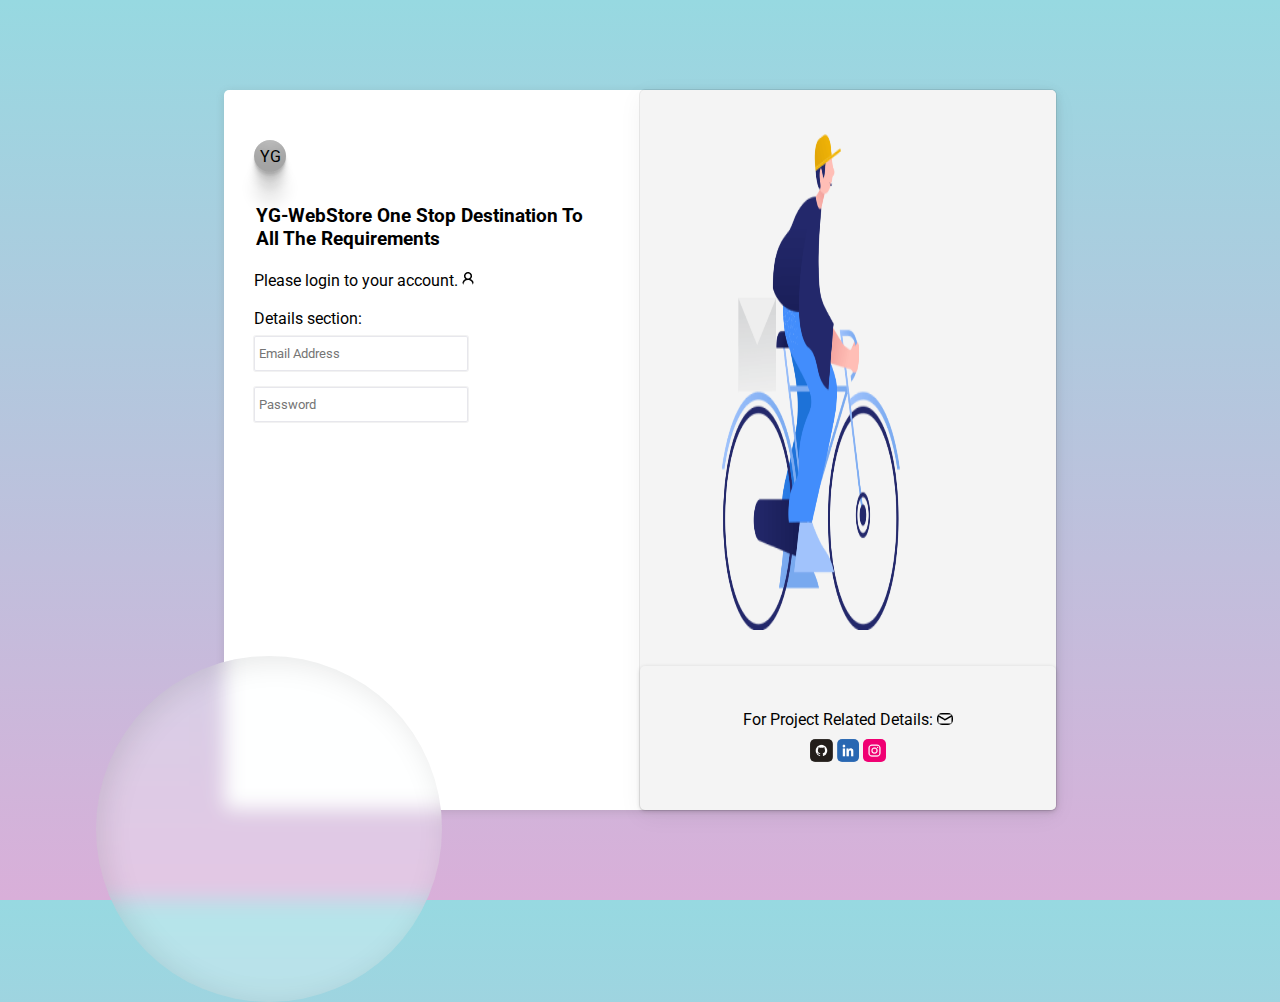
==== index.html @ c868e23b "Bug Fixed" ====
<!DOCTYPE html>
<html lang="en">

<head>
    <meta charset="UTF-8">
    <meta http-equiv="X-UA-Compatible" content="IE=edge">
    <meta name="viewport" content="width=device-width, initial-scale=1.0">
    <link rel="stylesheet" href="style.css">
    <link rel="preconnect" href="https://fonts.googleapis.com">
    <link rel="preconnect" href="https://fonts.gstatic.com" crossorigin>
    <link href="https://fonts.googleapis.com/css2?family=Moon+Dance&family=Roboto:wght@300&family=Sofia&display=swap" rel="stylesheet">
    <title>Login-Page</title>
</head>

<body>

    <div class="login-container">
        <div class="login-details">

            <div class="yg">YG</div>

            <div class="webstore-des">
                YG-WebStore One Stop Destination To All The Requirements
            </div>

            <div>
                <br>
                Please login to your account. <img src="./images/account.png">
                <br><br>
                Details section:
            </div>

            <input type="email" placeholder="Email Address">
            <br>
            <input type="password" placeholder="Password">

            <div class="eclipse"></div>

        </div>

        <div class="login-logo">
            <img class="loginimage" src="./images/login.png">
            <div class="webapp-headline">
                <div class="wh">For Project Related Details: <img src="./images/contact.png"> </div>
                <div>
                    <a href="#"><span><img class="github" src="./images/githab.png"></span></a>
                    <a href="#"><span><img class="linkedin" src="./images/linkedin.png"></span></a>
                    <a href="#"><span><img class="instagram" src="./images/instagram.png"></span></a>
                </div>
            </div>
        </div>
    </div>
</body>

</html>
---- style.css ----
*{
    box-sizing: border-box;
    padding: 0px;
    margin: 0px;
    border-radius: 5px;
    font-family: 'Roboto', sans-serif;
    /* font-family: Verdana, Geneva, Tahoma, sans-serif; */
}

body{
    overflow: hidden;
    height: 100vh;
    width: 100vw;
    display: flex;
    align-items: center;
    justify-content: center;
    background-color: #D9AFD9;
background-image: linear-gradient(0deg, #D9AFD9 0%, #97D9E1 100%);

}

.login-container{
    box-shadow: rgba(99, 99, 99, 0.2) 0px 2px 8px 0px;
    height: 80%;
    width: 65%;
    display: flex;
    flex-direction: row;
    align-items: center;
    justify-content: center;    
    background-color: white;
}

.login-container>div{
    height: 100%;
    width: 50%;
    border-radius: 5px;
}

.login-logo{
    position: relative;
    background-color: #f4f4f4;
    box-shadow: rgba(0, 0, 0, 0.05) 0px 6px 24px 0px, rgba(0, 0, 0, 0.08) 0px 0px 0px 1px;
}

.webapp-headline{
    width: 100%;
    height: 20%;
    position: absolute;
    display: flex;
    flex-direction: column;
    align-items: center;
    justify-content: center;
    bottom: 0px;
    box-shadow: rgba(0, 0, 0, 0.16) 0px 1px 4px;
}

input{
    border-style: none;
    width: 60%;
    height: 35px;
    margin: 8px;margin-left: 0px;
    border-radius: 0px;
    outline: none;
    padding: 5px;
    border-radius: 2px;
    background-color: white;
    box-shadow: rgba(0, 0, 0, 0.05) 0px 0px 0px 1px, rgb(231, 231, 236) 0px 0px 0px 1px inset;
}

input:hover{
    background-color: #f4f4f4;
}

.login-details{
    padding: 30px;
    position: relative;
}

.yg{
    height: 2rem;
    width: 2rem;
    border-radius: 50%;
    display: flex;
    align-items: center;
    justify-content: center;
    margin: 20px;margin-left: 0px;
    box-shadow: rgba(0, 0, 0, 0.17) 0px -23px 25px 0px inset, rgba(0, 0, 0, 0.15) 0px -36px 30px 0px inset, rgba(0, 0, 0, 0.1) 0px -79px 40px 0px inset, rgba(0, 0, 0, 0.06) 0px 2px 1px, rgba(0, 0, 0, 0.09) 0px 4px 2px, rgba(0, 0, 0, 0.09) 0px 8px 4px, rgba(0, 0, 0, 0.09) 0px 16px 8px, rgba(0, 0, 0, 0.09) 0px 32px 16px;
}

.webstore-des{
    font-weight:bolder !important;
    margin: 2px;
    font-size: 1.2rem;
    margin-top: 2rem;
}

.webapp-headline>div{
    margin: 5px;
}

.eclipse{
    position: absolute;
    width: 27vw;
    height: 27vw;
    left: -10vw;
    bottom: -15vw;  
    /* z-index: 1; */
    /* border: 1px solid red; */

    border-radius: 50%;
    background: rgba(251, 255, 254, 0.3);
    box-shadow: inset 6px 4px 31px rgba(0, 0, 0, 0.1);
    backdrop-filter: blur(10px);
}

.linkedin,.github,.instagram{
    height: 1.4rem;
    width: 1.4rem;
}

.loginimage{
    width: 80%;
    height: 75%;
}
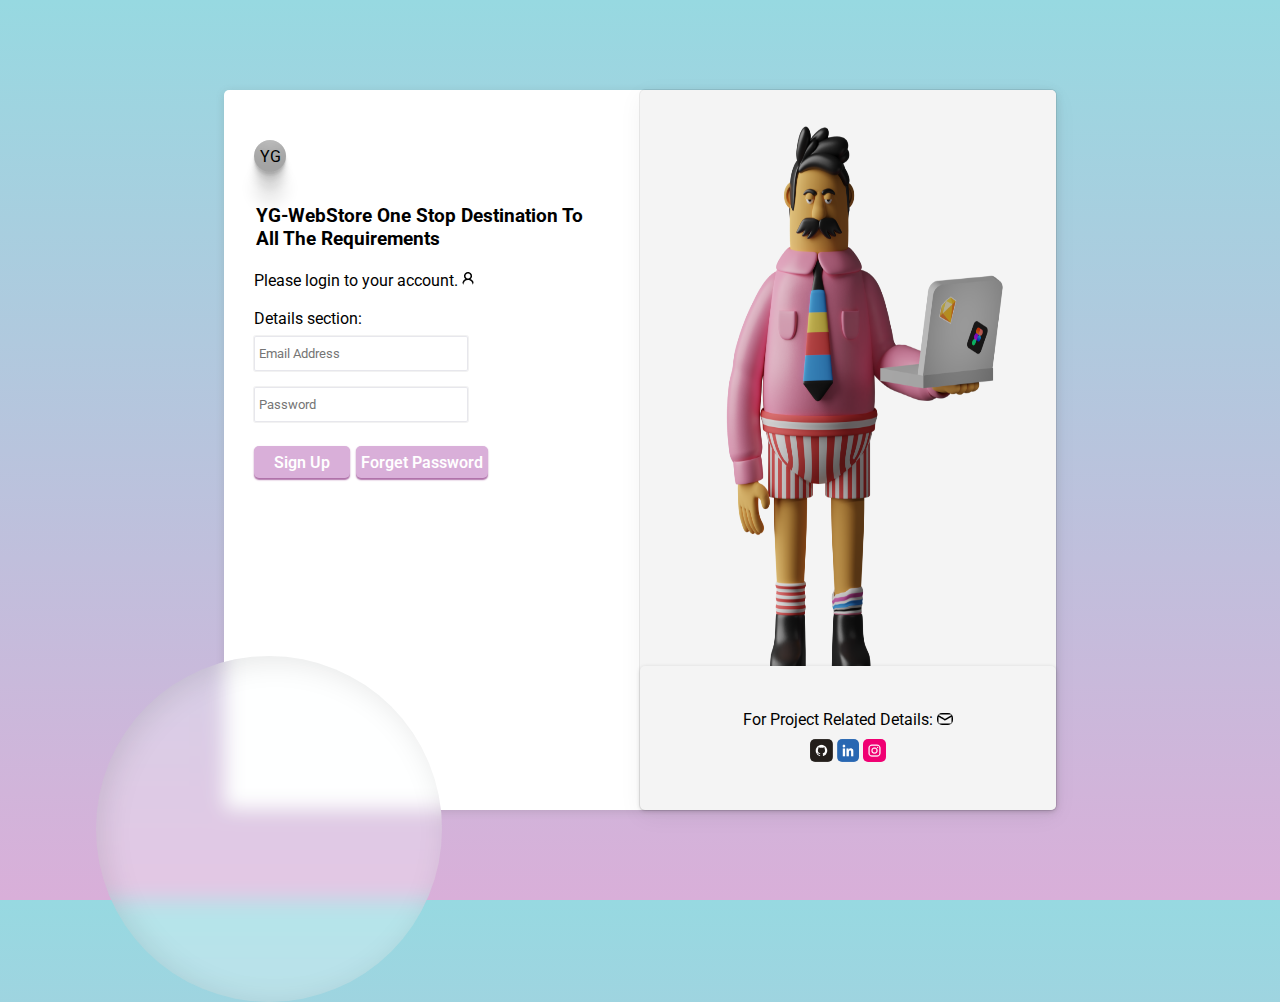
==== commit 85590510: "UI Improved" ====
--- a/index.html
+++ b/index.html
@@ -33,13 +33,19 @@
             <input type="email" placeholder="Email Address">
             <br>
             <input type="password" placeholder="Password">
+            <br>
+
+            <div class="feature">
+                <button>Sign Up</button>
+                 <button>Forget Password</button>
+            </div>
 
             <div class="eclipse"></div>
 
         </div>
 
         <div class="login-logo">
-            <img class="loginimage" src="./images/login.png">
+            <img class="loginimage" src="./images/login-image.png">
             <div class="webapp-headline">
                 <div class="wh">For Project Related Details: <img src="./images/contact.png"> </div>
                 <div>
--- a/style.css
+++ b/style.css
@@ -39,12 +39,15 @@
 .login-logo{
     position: relative;
     background-color: #f4f4f4;
+    display: flex;
+    justify-content: center;
     box-shadow: rgba(0, 0, 0, 0.05) 0px 6px 24px 0px, rgba(0, 0, 0, 0.08) 0px 0px 0px 1px;
 }
 
 .webapp-headline{
     width: 100%;
     height: 20%;
+    margin-top: 2px;
     position: absolute;
     display: flex;
     flex-direction: column;
@@ -120,5 +123,26 @@
 
 .loginimage{
     width: 80%;
-    height: 75%;
+    height: 80%;
 }
+
+.feature{
+    margin:1rem;margin-left: 0px;
+    display: flex;
+    align-items: center;
+    /* justify-content: space-evenly; */
+}
+
+button{
+    border-style: none;
+    background-color: #D9AFD9;
+    min-height: 2rem;
+    min-width: 6rem;
+    /* width: 6rem; */
+    padding: 5px;
+    color: white;
+    margin-right: 0.4rem;
+    font-size: 1rem;
+    font-weight: 580;
+    box-shadow: rgb(172, 108, 166, 0.973) 0px 1.5px 1.5px;
+}
